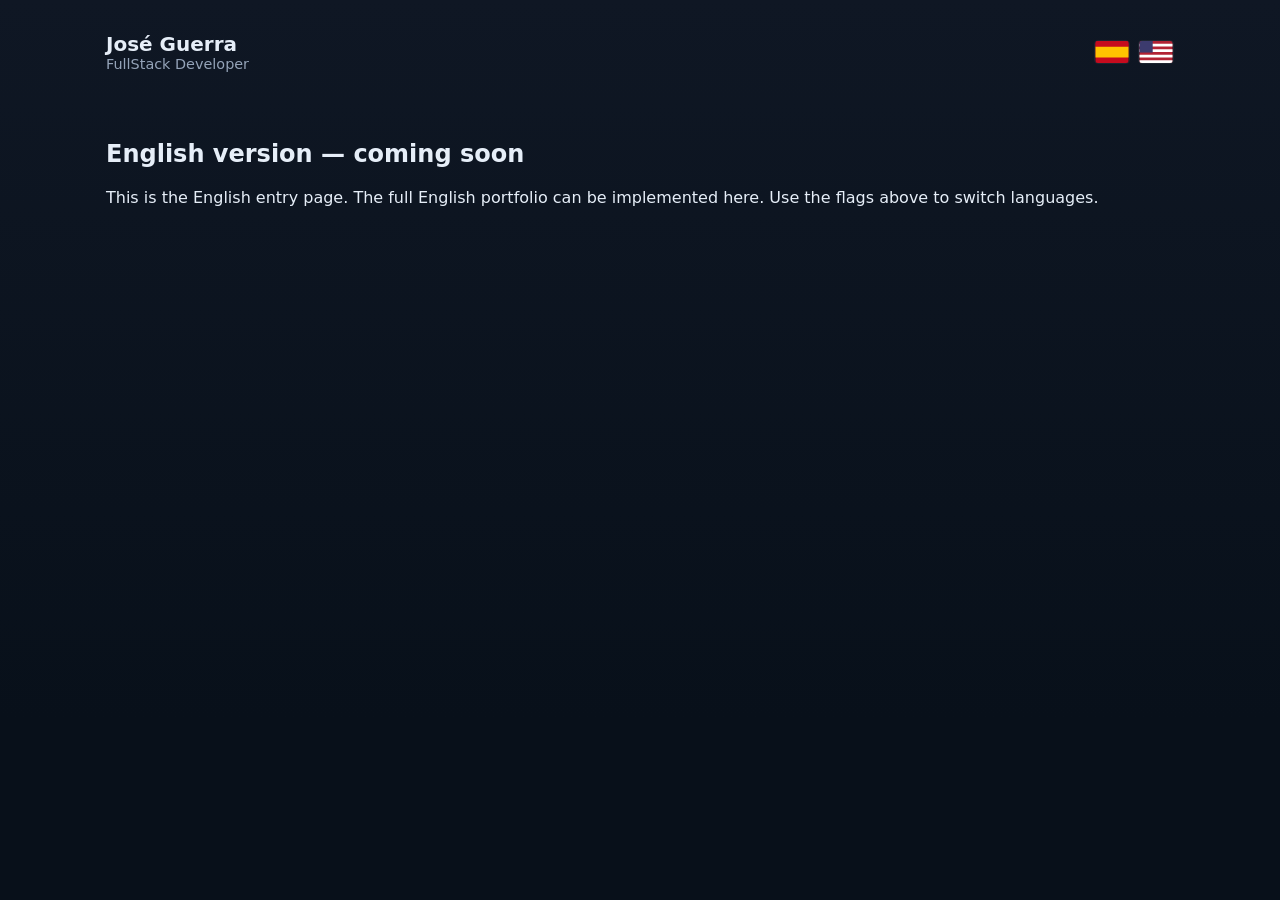
==== en/index.html @ 3971fef0 "Merge branch 'main' of github.com:jose1894/jose1894.github.io" ====
<!DOCTYPE html>
<html lang="en">
<head>
	<meta charset="utf-8">
	<meta name="viewport" content="width=device-width, initial-scale=1">
	<title>José Guerra — Portfolio (EN)</title>
	<link rel="stylesheet" href="../css/style.css">
	<meta name="description" content="Portfolio and CV of José Guerra - English version.">
</head>
<body>
	<header class="site-header">
		<div class="container header-inner">
					<div class="brand">
						<h1>José Guerra</h1>
						<p class="role">FullStack Developer</p>
					</div>
					<div class="right-actions">
						<nav class="main-nav">
							<!-- placeholder nav for alignment -->
						</nav>
						<div class="lang-switch">
							<a href="/es/index.html" aria-label="Español — Ir a versión en español" title="Español">
								<svg viewBox="0 0 3 2" xmlns="http://www.w3.org/2000/svg" role="img" aria-hidden="true">
									<rect width="3" height="2" fill="#C60B1E"/>
									<rect y="0.5" width="3" height="1" fill="#FFC400"/>
									<rect width="3" height="0.5" fill="#C60B1E"/>
								</svg>
							</a>
							<a href="/en/index.html" aria-label="English — Go to English version" title="English">
								<svg viewBox="0 0 3 2" xmlns="http://www.w3.org/2000/svg" role="img" aria-hidden="true">
									<rect width="3" height="2" fill="#b22234"/>
									<g fill="#fff">
										<rect y="0.25" width="3" height="0.25"/>
										<rect y="0.75" width="3" height="0.25"/>
										<rect y="1.25" width="3" height="0.25"/>
										<rect y="1.75" width="3" height="0.25"/>
									</g>
									<rect width="1.2" height="1.05" fill="#3c3b6e"/>
								</svg>
							</a>
						</div>
					</div>
		</div>
	</header>

	<main class="container">
		<h2>English version — coming soon</h2>
		<p>This is the English entry page. The full English portfolio can be implemented here. Use the flags above to switch languages.</p>
	</main>

	<script src="../js/script.js" defer></script>
</body>
</html>
---- css/style.css ----
/* Estilos base para el portafolio */
:root{
	--bg:#0f1724;
	--card:#0b1220;
	--muted:#94a3b8;
	--accent:#06b6d4;
	--accent-2:#7c3aed;
	/* Nuevo degradado hero: colores pensados para alto contraste con fuente clara */
	--hero-gradient-1: #071426; /* azul muy oscuro */
	--hero-gradient-2: #0ea5a4; /* teal brillante */
	--hero-gradient-3: #7c3aed; /* violeta intenso */
	--text:#e6eef8;
	--maxw:1100px;
	--radius:10px;
	--glass: rgba(255,255,255,0.03);
}
*{box-sizing:border-box}
html,body{height:100%}
body{
	margin:0;
	font-family: Inter, system-ui, -apple-system, "Segoe UI", Roboto, "Helvetica Neue", Arial;
	background: linear-gradient(180deg,var(--bg), #08101a 80%);
	color:var(--text);
	-webkit-font-smoothing:antialiased;
}
.container{max-width:var(--maxw);margin:0 auto;padding:1rem}

/* Header */
.site-header{background:transparent;padding:1rem 0;position:sticky;top:0;z-index:30}
.header-inner{display:flex;align-items:center;justify-content:space-between;gap:1rem}
.brand h1{margin:0;font-size:1.25rem}
.brand .role{margin:0;color:var(--muted);font-size:0.9rem}
.nav-toggle{display:none;background:none;border:1px solid rgba(255,255,255,0.06);color:var(--text);padding:.5rem .75rem;border-radius:6px}
.main-nav ul{list-style:none;margin:0;padding:0;display:flex;gap:0.75rem}
.main-nav a{color:var(--text);text-decoration:none;padding:.35rem .5rem;border-radius:6px}
.main-nav a:hover{background:var(--glass)}

/* Language switch (flag icons) */
.lang-switch{display:flex;gap:.5rem;align-items:center}
.lang-switch a{display:inline-flex;width:36px;height:24px;border-radius:4px;overflow:hidden;align-items:center;justify-content:center;border:1px solid rgba(255,255,255,0.06);background:transparent}
.lang-switch a svg{width:100%;height:100%;display:block}
.lang-switch a:focus{outline:2px solid rgba(0,0,0,0.15);outline-offset:2px}
.lang-switch a:hover{transform:translateY(-2px);transition:transform .15s ease}

/* Right actions wrapper for nav + language */
.right-actions{display:flex;align-items:center;gap:0.75rem;margin-left:auto}

@media (max-width:900px){
	/* Ensure flags stay visible on mobile and align after nav toggle */
	.right-actions{gap:.5rem}
	.lang-switch a{width:30px;height:20px}
}

/* Hero */
.hero{padding:3rem 0; /* nuevo fondo degradado aplicado solo al hero */
	background: linear-gradient(135deg, var(--hero-gradient-1) 0%, var(--hero-gradient-2) 50%, var(--hero-gradient-3) 100%);
	box-shadow: 0 8px 30px rgba(2,6,23,0.6);
}
.hero-inner{display:grid;grid-template-columns:1fr 320px;gap:2rem;align-items:start}
.hero-text h2{margin:0;font-size:2rem;color:var(--text);text-shadow:0 2px 6px rgba(2,6,23,0.6)}
.lead{color:rgba(230,238,248,0.92);line-height:1.5}
.btn{display:inline-block;padding:.6rem 1rem;background:var(--accent);color:#012028;border-radius:8px;text-decoration:none;font-weight:600}
.btn.ghost{background:transparent;border:1px solid rgba(255,255,255,0.06);color:var(--text)}
.contact-short{list-style:none;padding:0;margin:0;color:var(--text)}
.contact-short li{margin-bottom:.5rem}

.profile{display:flex;justify-content:center;margin-bottom:1rem}
.profile-photo{width:140px;height:140px;object-fit:cover;border-radius:50%;border:3px solid rgba(255,255,255,0.06);box-shadow:0 6px 18px rgba(2,6,23,0.6)}

/* Sections */
.section{padding:2rem 0}
.timeline .job{background:var(--card);padding:1rem;border-radius:8px;margin-bottom:1rem}
.job-meta{color:var(--muted);margin:0 .25rem 0 .25rem}

.projects-grid{display:grid;grid-template-columns:repeat(2,1fr);gap:1rem}
.project-card{background:linear-gradient(180deg, rgba(255,255,255,0.02), rgba(0,0,0,0.05));border-radius:8px;overflow:hidden;display:flex}
.project-thumb{width:140px;background:linear-gradient(135deg,var(--accent),var(--accent-2));display:flex;align-items:center;justify-content:center;color:#001;padding:1rem;font-weight:700}
.project-body{padding:1rem}
.project-links a{color:var(--accent);text-decoration:none}

.skills .skill{margin-bottom:.75rem}
.skill-bar{background:rgba(255,255,255,0.05);height:12px;border-radius:999px;overflow:hidden}
.skill-bar span{display:block;height:100%;background:linear-gradient(90deg,var(--accent),var(--accent-2));}

.contact-form{display:grid;grid-template-columns:1fr 1fr;gap:1rem}
.contact-form label{grid-column:1/-1;color:var(--muted);font-size:0.9rem}
.contact-form input,.contact-form textarea{grid-column:1/-1;padding:.6rem;border-radius:8px;border:1px solid rgba(255,255,255,0.04);background:transparent;color:var(--text)}
.contact-form input[type="email"]{grid-column:1/-1}
.form-actions{grid-column:1/-1;display:flex;gap:.5rem}

/* Footer */
.site-footer{padding:2rem 0;color:var(--muted)}

/* Responsive */
@media (max-width:900px){
	.hero-inner{grid-template-columns:1fr}
	.projects-grid{grid-template-columns:1fr}
	.contact-form{grid-template-columns:1fr}
	.nav-toggle{display:inline-block}
	.main-nav{display:none}
	.main-nav.open{display:block;background:var(--card);position:absolute;right:1rem;top:64px;padding:0.5rem;border-radius:8px}
	.main-nav ul{flex-direction:column}
}

/* small helper */
.hidden{display:none}
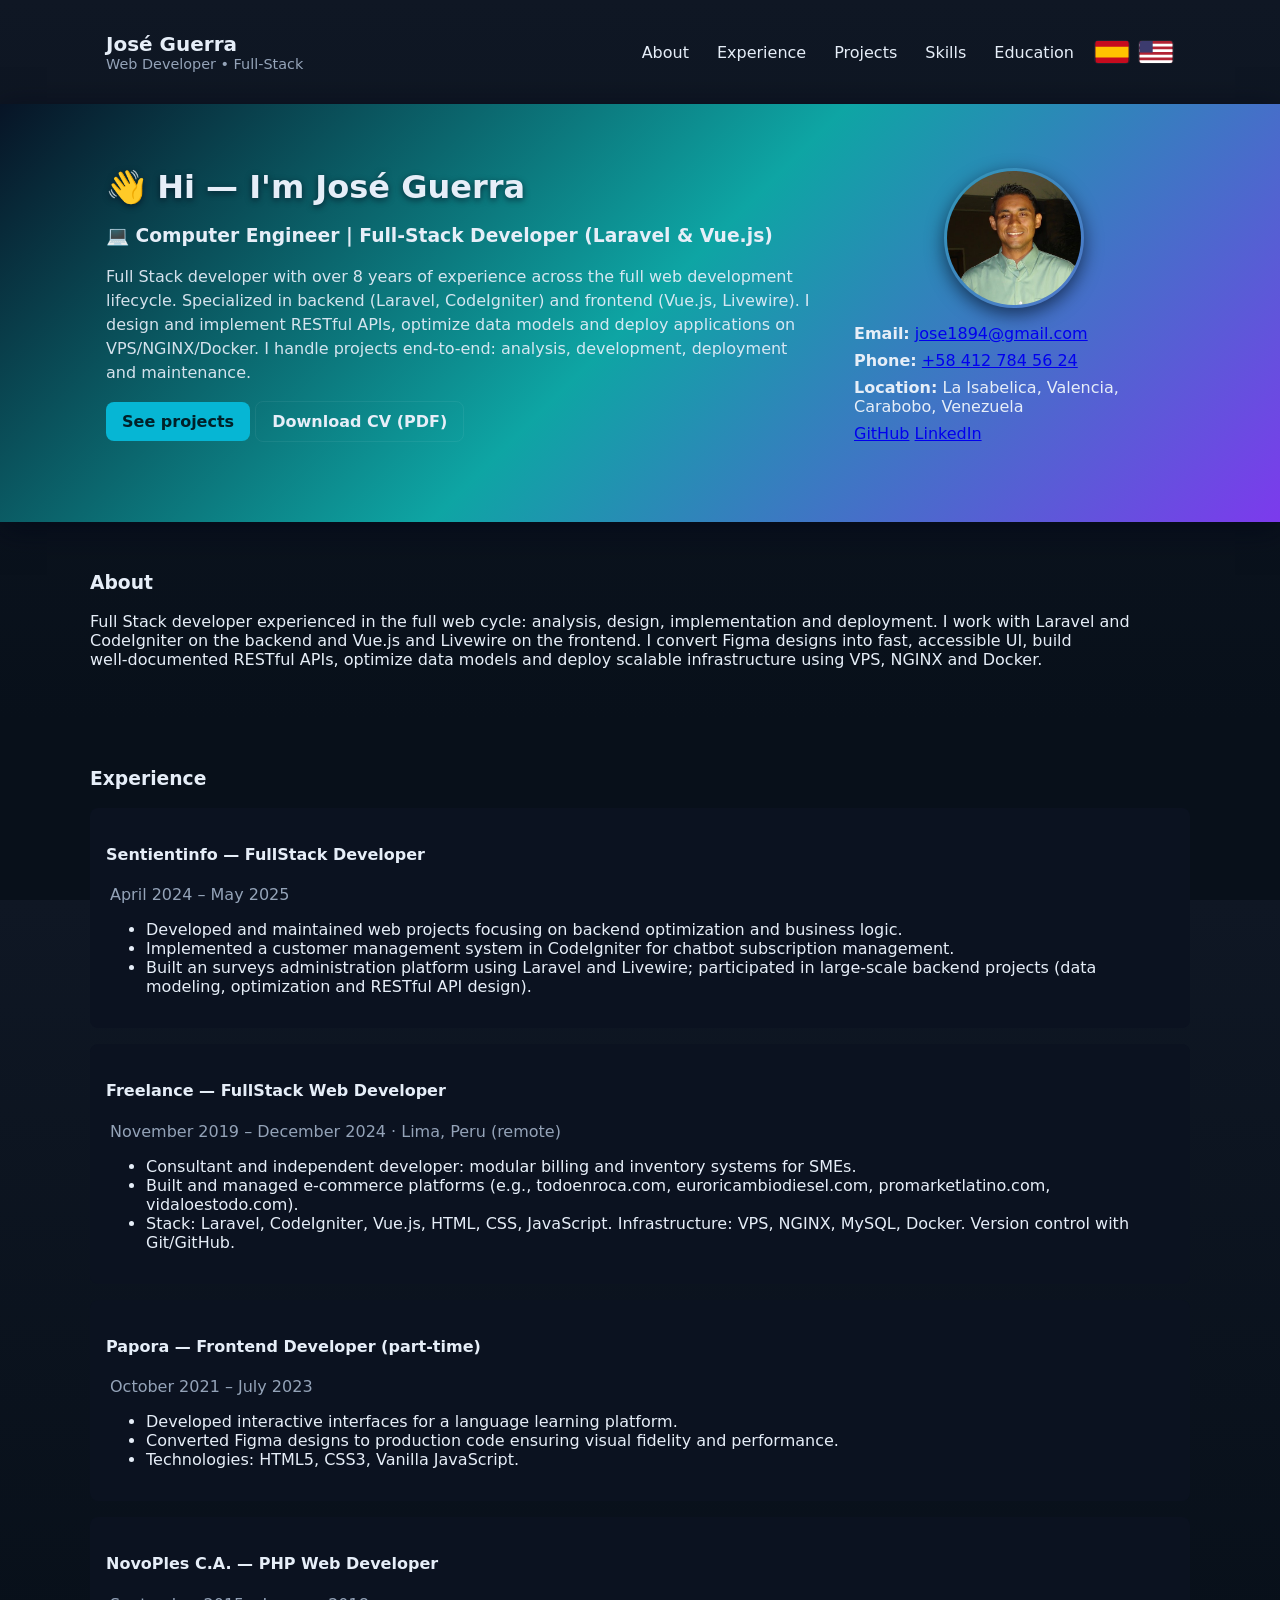
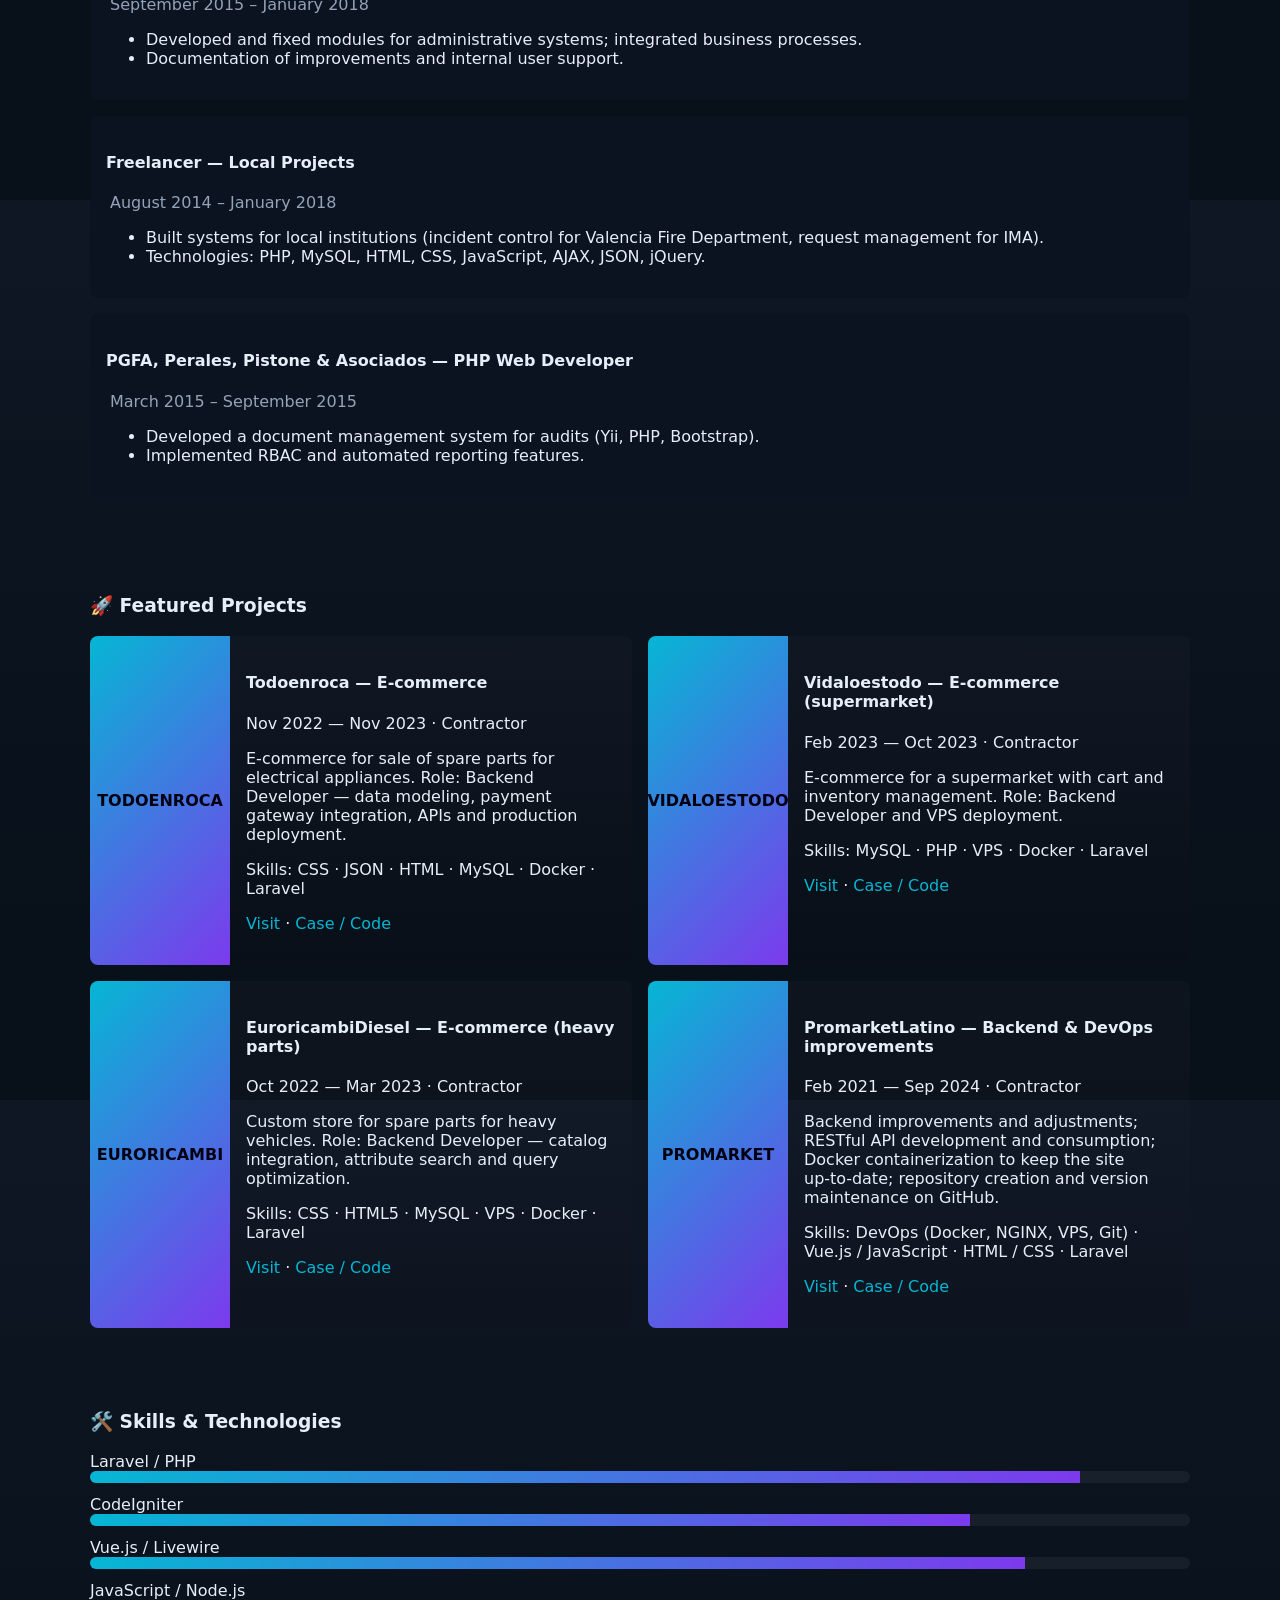
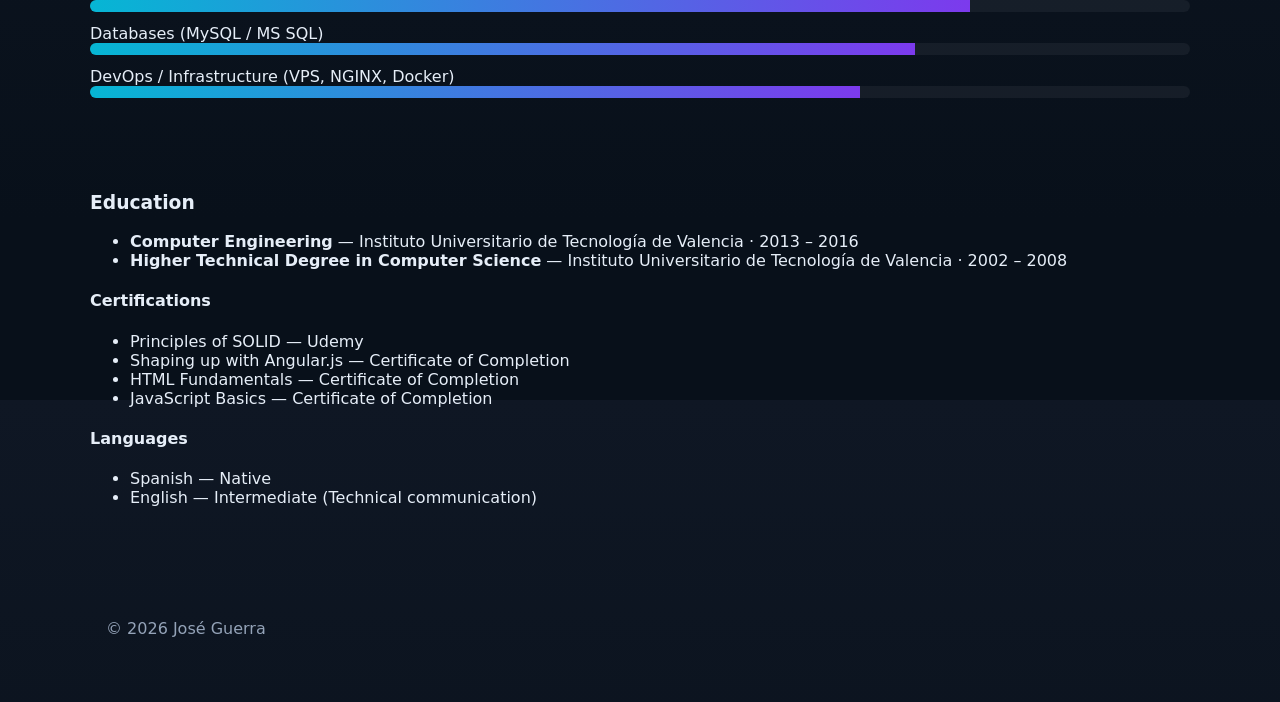
==== commit 0a9e8c9e: "fix: mejorando el profile" ====
--- a/en/index.html
+++ b/en/index.html
@@ -1,54 +1,259 @@
 <!DOCTYPE html>
 <html lang="en">
 <head>
-	<meta charset="utf-8">
-	<meta name="viewport" content="width=device-width, initial-scale=1">
-	<title>José Guerra — Portfolio (EN)</title>
-	<link rel="stylesheet" href="../css/style.css">
-	<meta name="description" content="Portfolio and CV of José Guerra - English version.">
+  <meta charset="utf-8">
+  <meta name="viewport" content="width=device-width, initial-scale=1">
+  <title>José Guerra — Portfolio</title>
+  <link rel="stylesheet" href="../css/style.css">
+  <meta name="description" content="Portfolio and CV of José Guerra — Full Stack Developer. Based on the Spanish site, translated into English.">
 </head>
 <body>
-	<header class="site-header">
-		<div class="container header-inner">
-					<div class="brand">
-						<h1>José Guerra</h1>
-						<p class="role">FullStack Developer</p>
-					</div>
-					<div class="right-actions">
-						<nav class="main-nav">
-							<!-- placeholder nav for alignment -->
-						</nav>
-						<div class="lang-switch">
-							<a href="/es/index.html" aria-label="Español — Ir a versión en español" title="Español">
-								<svg viewBox="0 0 3 2" xmlns="http://www.w3.org/2000/svg" role="img" aria-hidden="true">
-									<rect width="3" height="2" fill="#C60B1E"/>
-									<rect y="0.5" width="3" height="1" fill="#FFC400"/>
-									<rect width="3" height="0.5" fill="#C60B1E"/>
-								</svg>
-							</a>
-							<a href="/en/index.html" aria-label="English — Go to English version" title="English">
-								<svg viewBox="0 0 3 2" xmlns="http://www.w3.org/2000/svg" role="img" aria-hidden="true">
-									<rect width="3" height="2" fill="#b22234"/>
-									<g fill="#fff">
-										<rect y="0.25" width="3" height="0.25"/>
-										<rect y="0.75" width="3" height="0.25"/>
-										<rect y="1.25" width="3" height="0.25"/>
-										<rect y="1.75" width="3" height="0.25"/>
-									</g>
-									<rect width="1.2" height="1.05" fill="#3c3b6e"/>
-								</svg>
-							</a>
-						</div>
-					</div>
-		</div>
-	</header>
-
-	<main class="container">
-		<h2>English version — coming soon</h2>
-		<p>This is the English entry page. The full English portfolio can be implemented here. Use the flags above to switch languages.</p>
-	</main>
-
-	<script src="../js/script.js" defer></script>
+  <header class="site-header">
+    <div class="container header-inner">
+      <div class="brand">
+        <h1>José Guerra</h1>
+        <p class="role">Web Developer • Full‑Stack</p>
+      </div>
+      <div class="right-actions">
+        <button class="nav-toggle" aria-expanded="false" aria-controls="main-nav">Menu</button>
+        <nav id="main-nav" class="main-nav">
+          <ul>
+            <li><a href="#about">About</a></li>
+            <li><a href="#experience">Experience</a></li>
+            <li><a href="#projects">Projects</a></li>
+            <li><a href="#skills">Skills</a></li>
+            <li><a href="#education">Education</a></li>
+          </ul>
+        </nav>
+        <div class="lang-switch" aria-hidden="false">
+          <a href="/es/index.html" aria-label="Español — Go to Spanish version" title="Español">
+            <svg viewBox="0 0 3 2" xmlns="http://www.w3.org/2000/svg" role="img" aria-hidden="true">
+              <rect width="3" height="2" fill="#C60B1E"/>
+              <rect y="0.5" width="3" height="1" fill="#FFC400"/>
+              <rect width="3" height="0.5" fill="#C60B1E"/>
+            </svg>
+          </a>
+          <a href="/en/index.html" aria-label="English — You are on English" title="English">
+            <svg viewBox="0 0 3 2" xmlns="http://www.w3.org/2000/svg" role="img" aria-hidden="true">
+              <rect width="3" height="2" fill="#b22234"/>
+              <g fill="#fff">
+                <rect y="0.25" width="3" height="0.25"/>
+                <rect y="0.75" width="3" height="0.25"/>
+                <rect y="1.25" width="3" height="0.25"/>
+                <rect y="1.75" width="3" height="0.25"/>
+              </g>
+              <rect width="1.2" height="1.05" fill="#3c3b6e"/>
+            </svg>
+          </a>
+        </div>
+      </div>
+    </div>
+  </header>
+
+  <main>
+    <section id="hero" class="hero">
+      <div class="container hero-inner">
+        <div class="hero-text">
+          <h2>👋 Hi — I'm José Guerra</h2>
+          <h3>💻 Computer Engineer | Full‑Stack Developer (Laravel & Vue.js)</h3>
+          <p class="lead">Full Stack developer with over 8 years of experience across the full web development lifecycle. Specialized in backend (Laravel, CodeIgniter) and frontend (Vue.js, Livewire). I design and implement RESTful APIs, optimize data models and deploy applications on VPS/NGINX/Docker. I handle projects end‑to‑end: analysis, development, deployment and maintenance.</p>
+          <p class="actions">
+            <a class="btn" href="#projects">See projects</a>
+            <a class="btn ghost" href="../es/cv_ats-es-nov-2025.pdf" target="_blank" rel="noopener">Download CV (PDF)</a>
+          </p>
+        </div>
+        <aside class="hero-aside">
+          <div class="profile">
+            <img class="profile-photo" src="../img/jose1894.jpg" alt="Photo of José Guerra">
+          </div>
+          <ul class="contact-short">
+            <li><strong>Email:</strong> <a href="mailto:jose1894@gmail.com">jose1894@gmail.com</a></li>
+            <li><strong>Phone:</strong> <a href="tel:+584127845624">+58 412 784 56 24</a></li>
+            <li><strong>Location:</strong> La Isabelica, Valencia, Carabobo, Venezuela</li>
+            <li class="social">
+              <a href="https://github.com/jose1894" target="_blank" rel="noopener" aria-label="GitHub">GitHub</a>
+              <a href="https://linkedin.com/in/jose-guerra-21807651" target="_blank" rel="noopener" aria-label="LinkedIn">LinkedIn</a>
+            </li>
+          </ul>
+        </aside>
+      </div>
+    </section>
+
+    <section id="about" class="section container">
+      <h3>About</h3>
+      <p>Full Stack developer experienced in the full web cycle: analysis, design, implementation and deployment. I work with Laravel and CodeIgniter on the backend and Vue.js and Livewire on the frontend. I convert Figma designs into fast, accessible UI, build well‑documented RESTful APIs, optimize data models and deploy scalable infrastructure using VPS, NGINX and Docker.</p>
+    </section>
+
+    <section id="experience" class="section container">
+      <h3>Experience</h3>
+      <div class="timeline">
+        <article class="job">
+          <h4>Sentientinfo — FullStack Developer</h4>
+          <p class="job-meta">April 2024 – May 2025</p>
+          <ul>
+            <li>Developed and maintained web projects focusing on backend optimization and business logic.</li>
+            <li>Implemented a customer management system in CodeIgniter for chatbot subscription management.</li>
+            <li>Built an surveys administration platform using Laravel and Livewire; participated in large‑scale backend projects (data modeling, optimization and RESTful API design).</li>
+          </ul>
+        </article>
+
+        <article class="job">
+          <h4>Freelance — FullStack Web Developer</h4>
+          <p class="job-meta">November 2019 – December 2024 · Lima, Peru (remote)</p>
+          <ul>
+            <li>Consultant and independent developer: modular billing and inventory systems for SMEs.</li>
+            <li>Built and managed e‑commerce platforms (e.g., todoenroca.com, euroricambiodiesel.com, promarketlatino.com, vidaloestodo.com).</li>
+            <li>Stack: Laravel, CodeIgniter, Vue.js, HTML, CSS, JavaScript. Infrastructure: VPS, NGINX, MySQL, Docker. Version control with Git/GitHub.</li>
+          </ul>
+        </article>
+
+        <article class="job">
+          <h4>Papora — Frontend Developer (part‑time)</h4>
+          <p class="job-meta">October 2021 – July 2023</p>
+          <ul>
+            <li>Developed interactive interfaces for a language learning platform.</li>
+            <li>Converted Figma designs to production code ensuring visual fidelity and performance.</li>
+            <li>Technologies: HTML5, CSS3, Vanilla JavaScript.</li>
+          </ul>
+        </article>
+
+        <article class="job">
+          <h4>NovoPles C.A. — PHP Web Developer</h4>
+          <p class="job-meta">September 2015 – January 2018</p>
+          <ul>
+            <li>Developed and fixed modules for administrative systems; integrated business processes.</li>
+            <li>Documentation of improvements and internal user support.</li>
+          </ul>
+        </article>
+
+        <article class="job">
+          <h4>Freelancer — Local Projects</h4>
+          <p class="job-meta">August 2014 – January 2018</p>
+          <ul>
+            <li>Built systems for local institutions (incident control for Valencia Fire Department, request management for IMA).</li>
+            <li>Technologies: PHP, MySQL, HTML, CSS, JavaScript, AJAX, JSON, jQuery.</li>
+          </ul>
+        </article>
+
+        <article class="job">
+          <h4>PGFA, Perales, Pistone & Asociados — PHP Web Developer</h4>
+          <p class="job-meta">March 2015 – September 2015</p>
+          <ul>
+            <li>Developed a document management system for audits (Yii, PHP, Bootstrap).</li>
+            <li>Implemented RBAC and automated reporting features.</li>
+          </ul>
+        </article>
+      </div>
+    </section>
+
+    <section id="projects" class="section container">
+      <h3>🚀 Featured Projects</h3>
+      <div class="projects-grid">
+        <article class="project-card">
+          <div class="project-thumb" aria-hidden="true">TODOENROCA</div>
+          <div class="project-body">
+            <h4>Todoenroca — E‑commerce</h4>
+            <p class="muted">Nov 2022 — Nov 2023 · Contractor</p>
+            <p>E‑commerce for sale of spare parts for electrical appliances. Role: Backend Developer — data modeling, payment gateway integration, APIs and production deployment.</p>
+            <p class="project-meta">Skills: CSS · JSON · HTML · MySQL · Docker · Laravel</p>
+            <p class="project-links"><a href="https://www.todoenroca.com" target="_blank" rel="noopener">Visit</a> · <a href="#">Case / Code</a></p>
+          </div>
+        </article>
+
+        <article class="project-card">
+          <div class="project-thumb" aria-hidden="true">VIDALOESTODO</div>
+          <div class="project-body">
+            <h4>Vidaloestodo — E‑commerce (supermarket)</h4>
+            <p class="muted">Feb 2023 — Oct 2023 · Contractor</p>
+            <p>E‑commerce for a supermarket with cart and inventory management. Role: Backend Developer and VPS deployment.</p>
+            <p class="project-meta">Skills: MySQL · PHP · VPS · Docker · Laravel</p>
+            <p class="project-links"><a href="https://www.vidaloestodo.com" target="_blank" rel="noopener">Visit</a> · <a href="#">Case / Code</a></p>
+          </div>
+        </article>
+
+        <article class="project-card">
+          <div class="project-thumb" aria-hidden="true">EURORICAMBI</div>
+          <div class="project-body">
+            <h4>EuroricambiDiesel — E‑commerce (heavy parts)</h4>
+            <p class="muted">Oct 2022 — Mar 2023 · Contractor</p>
+            <p>Custom store for spare parts for heavy vehicles. Role: Backend Developer — catalog integration, attribute search and query optimization.</p>
+            <p class="project-meta">Skills: CSS · HTML5 · MySQL · VPS · Docker · Laravel</p>
+            <p class="project-links"><a href="https://www.euroricambidiesel.com" target="_blank" rel="noopener">Visit</a> · <a href="#">Case / Code</a></p>
+          </div>
+        </article>
+
+        <article class="project-card">
+          <div class="project-thumb" aria-hidden="true">PROMARKET</div>
+          <div class="project-body">
+            <h4>PromarketLatino — Backend & DevOps improvements</h4>
+            <p class="muted">Feb 2021 — Sep 2024 · Contractor</p>
+            <p>Backend improvements and adjustments; RESTful API development and consumption; Docker containerization to keep the site up‑to‑date; repository creation and version maintenance on GitHub.</p>
+            <p class="project-meta">Skills: DevOps (Docker, NGINX, VPS, Git) · Vue.js / JavaScript · HTML / CSS · Laravel</p>
+            <p class="project-links"><a href="https://promarketlatino.com" target="_blank" rel="noopener">Visit</a> · <a href="#">Case / Code</a></p>
+          </div>
+        </article>
+      </div>
+    </section>
+
+    <section id="skills" class="section container">
+      <h3>🛠️ Skills & Technologies</h3>
+      <div class="skills">
+        <div class="skill">
+          <label>Laravel / PHP</label>
+          <div class="skill-bar" data-level="90"><span style="width:90%"></span></div>
+        </div>
+        <div class="skill">
+          <label>CodeIgniter</label>
+          <div class="skill-bar" data-level="80"><span style="width:80%"></span></div>
+        </div>
+        <div class="skill">
+          <label>Vue.js / Livewire</label>
+          <div class="skill-bar" data-level="85"><span style="width:85%"></span></div>
+        </div>
+        <div class="skill">
+          <label>JavaScript / Node.js</label>
+          <div class="skill-bar" data-level="80"><span style="width:80%"></span></div>
+        </div>
+        <div class="skill">
+          <label>Databases (MySQL / MS SQL)</label>
+          <div class="skill-bar" data-level="75"><span style="width:75%"></span></div>
+        </div>
+        <div class="skill">
+          <label>DevOps / Infrastructure (VPS, NGINX, Docker)</label>
+          <div class="skill-bar" data-level="70"><span style="width:70%"></span></div>
+        </div>
+      </div>
+    </section>
+
+    <section id="education" class="section container">
+      <h3>Education</h3>
+      <ul>
+        <li><strong>Computer Engineering</strong> — Instituto Universitario de Tecnología de Valencia · 2013 – 2016</li>
+        <li><strong>Higher Technical Degree in Computer Science</strong> — Instituto Universitario de Tecnología de Valencia · 2002 – 2008</li>
+      </ul>
+
+      <h4>Certifications</h4>
+      <ul>
+        <li>Principles of SOLID — Udemy</li>
+        <li>Shaping up with Angular.js — Certificate of Completion</li>
+        <li>HTML Fundamentals — Certificate of Completion</li>
+        <li>JavaScript Basics — Certificate of Completion</li>
+      </ul>
+
+      <h4>Languages</h4>
+      <ul>
+        <li>Spanish — Native</li>
+        <li>English — Intermediate (Technical communication)</li>
+      </ul>
+    </section>
+  </main>
+
+  <footer class="site-footer">
+    <div class="container">
+      <p>© <span id="year"></span> José Guerra</p>
+    </div>
+  </footer>
+
+  <script src="../js/script.js" defer></script>
 </body>
 </html>
-
